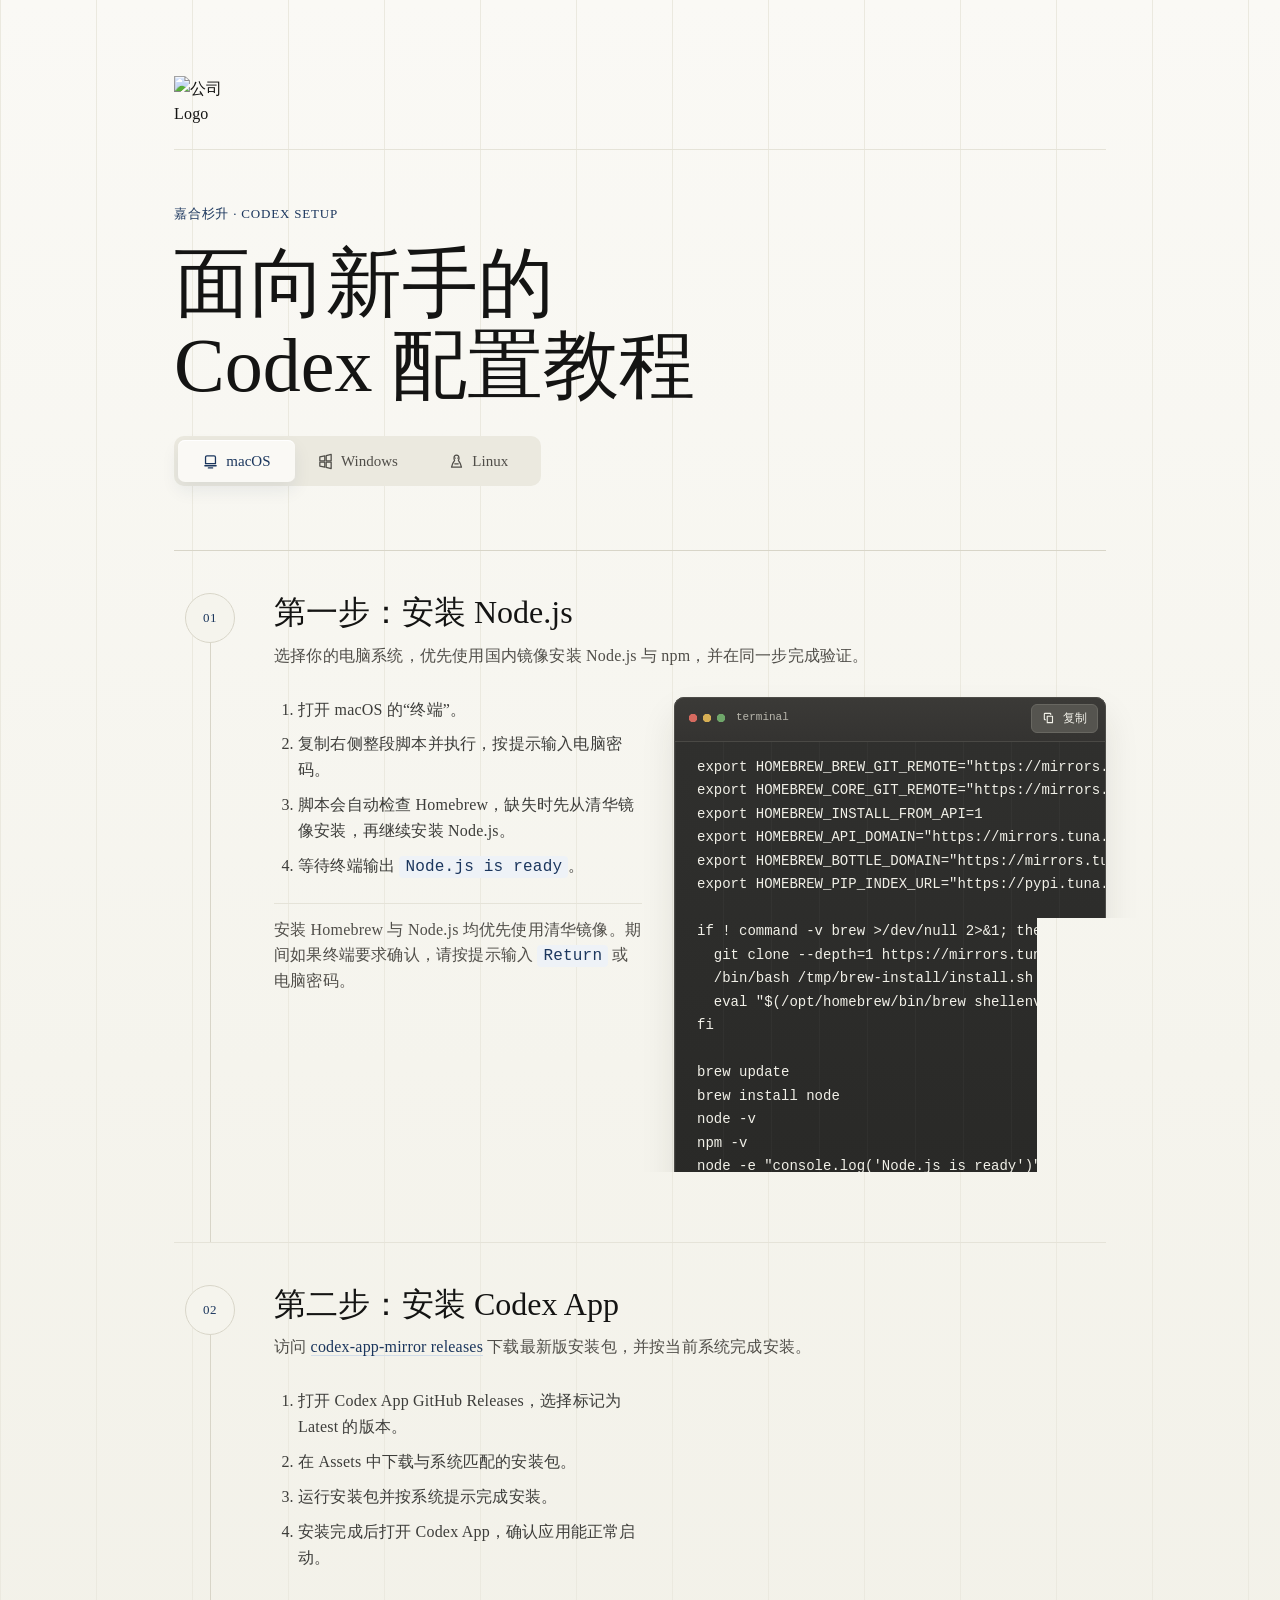
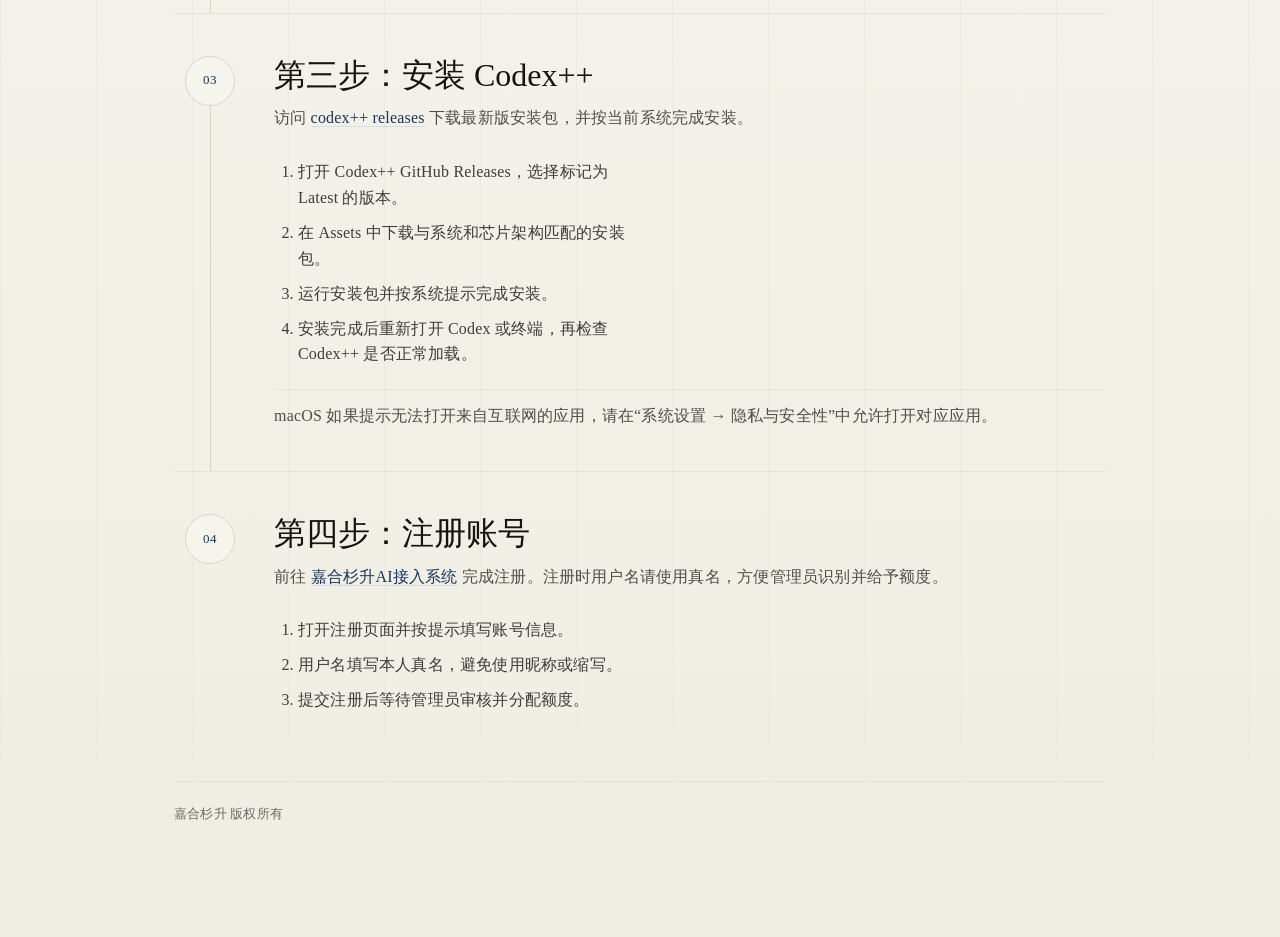
==== index.html @ d0bbeae6 "feat: add codex setup guide" ====
<!doctype html>
<html lang="zh-CN">
  <head>
    <meta charset="UTF-8" />
    <meta name="viewport" content="width=device-width, initial-scale=1.0" />
    <meta
      name="description"
      content="面向新手的Codex配置教程。"
    />
    <title>面向新手的Codex配置教程</title>
    <link rel="icon" type="image/png" href="./jhss-logo-cropped.png" />
    <link rel="stylesheet" href="./styles.css" />
  </head>
  <body>
    <main class="page" id="Nodejs">
      <header class="site-header" aria-label="公司标识">
        <img class="company-logo" src="./jhss-logo-cropped.png" alt="公司 Logo" />
      </header>

      <section class="hero">
        <div class="hero-grid">
          <p class="kicker">嘉合杉升 · Codex setup</p>
          <h1>面向新手的 Codex 配置教程</h1>
          <div class="system-tabs hero-tabs" role="tablist" aria-label="选择操作系统">
            <button class="system-tab is-active" type="button" role="tab" aria-selected="true" aria-controls="panel-macos" id="tab-macos" data-system="macos">
              <svg aria-hidden="true" viewBox="0 0 24 24">
                <path d="M7 4h10a2 2 0 0 1 2 2v9H5V6a2 2 0 0 1 2-2Z" />
                <path d="M4 18h16" />
                <path d="M9 21h6" />
              </svg>
              <span>macOS</span>
            </button>
            <button class="system-tab" type="button" role="tab" aria-selected="false" aria-controls="panel-windows" id="tab-windows" data-system="windows">
              <svg aria-hidden="true" viewBox="0 0 24 24">
                <path d="M4 5.5 11 4v7H4V5.5Z" />
                <path d="M13 3.6 20 2v9h-7V3.6Z" />
                <path d="M4 13h7v7l-7-1.5V13Z" />
                <path d="M13 13h7v9l-7-1.6V13Z" />
              </svg>
              <span>Windows</span>
            </button>
            <button class="system-tab" type="button" role="tab" aria-selected="false" aria-controls="panel-linux" id="tab-linux" data-system="linux">
              <svg aria-hidden="true" viewBox="0 0 24 24">
                <path d="M12 3c-2.2 0-3.5 1.7-3.5 4.3 0 1.2.3 2.2.8 3.1L6.6 15 5 20h14l-1.6-5-2.7-4.6c.5-.9.8-1.9.8-3.1C15.5 4.7 14.2 3 12 3Z" />
                <path d="M9.6 15.2h4.8" />
                <path d="M10.2 7.2h.1" />
                <path d="M13.7 7.2h.1" />
              </svg>
              <span>Linux</span>
            </button>
          </div>
        </div>
      </section>

      <section class="guide" aria-label="配置步骤">
        <div class="step">
          <div class="step-marker">
            <span>01</span>
          </div>
          <div class="step-content">
            <div class="section-head">
              <div>
                <h2>第一步：安装 Node.js</h2>
                <p>选择你的电脑系统，优先使用国内镜像安装 Node.js 与 npm，并在同一步完成验证。</p>
              </div>
            </div>

            <div class="system-panel is-active" id="panel-macos" role="tabpanel" aria-labelledby="tab-macos" data-system-panel="macos">
              <div class="body-grid">
                <div>
                  <ol class="steps">
                    <li>打开 macOS 的“终端”。</li>
                    <li>复制右侧整段脚本并执行，按提示输入电脑密码。</li>
                    <li>脚本会自动检查 Homebrew，缺失时先从清华镜像安装，再继续安装 Node.js。</li>
                    <li>等待终端输出 <code>Node.js is ready</code>。</li>
                  </ol>
                  <p class="note-line">
                    安装 Homebrew 与 Node.js 均优先使用清华镜像。期间如果终端要求确认，请按提示输入 <code>Return</code> 或电脑密码。
                  </p>
                </div>
                <div class="code-block">
                  <button class="copy-button" type="button" aria-label="复制 macOS 安装脚本">
                    <svg class="icon-copy" aria-hidden="true" viewBox="0 0 24 24">
                      <path d="M9 9h9v11H9z" />
                      <path d="M6 15H5a1 1 0 0 1-1-1V5a1 1 0 0 1 1-1h9a1 1 0 0 1 1 1v1" />
                    </svg>
                    <svg class="icon-check" aria-hidden="true" viewBox="0 0 24 24">
                      <path d="m5 12 4 4L19 6" />
                    </svg>
                    <span>复制</span>
                  </button>
                  <pre><code>export HOMEBREW_BREW_GIT_REMOTE="https://mirrors.tuna.tsinghua.edu.cn/git/homebrew/brew.git"
export HOMEBREW_CORE_GIT_REMOTE="https://mirrors.tuna.tsinghua.edu.cn/git/homebrew/homebrew-core.git"
export HOMEBREW_INSTALL_FROM_API=1
export HOMEBREW_API_DOMAIN="https://mirrors.tuna.tsinghua.edu.cn/homebrew-bottles/api"
export HOMEBREW_BOTTLE_DOMAIN="https://mirrors.tuna.tsinghua.edu.cn/homebrew-bottles"
export HOMEBREW_PIP_INDEX_URL="https://pypi.tuna.tsinghua.edu.cn/simple"

if ! command -v brew >/dev/null 2>&1; then
  git clone --depth=1 https://mirrors.tuna.tsinghua.edu.cn/git/homebrew/install.git /tmp/brew-install
  /bin/bash /tmp/brew-install/install.sh
  eval "$(/opt/homebrew/bin/brew shellenv)"
fi

brew update
brew install node
node -v
npm -v
node -e "console.log('Node.js is ready')"</code></pre>
                </div>
              </div>
            </div>

            <div class="system-panel" id="panel-windows" role="tabpanel" aria-labelledby="tab-windows" data-system-panel="windows" hidden>
              <div class="body-grid">
                <div>
                  <ol class="steps">
                    <li>
                      访问
                      <a href="https://npmmirror.com/mirrors/node/" target="_blank" rel="noopener noreferrer">npmmirror Node.js 镜像</a>
                      下载 LTS 版本的 Windows Installer。
                    </li>
                    <li>运行安装程序，并保留“添加到 PATH”的默认设置。</li>
                    <li>安装结束后重新打开 PowerShell。</li>
                    <li>运行验证命令，确认 Node.js 可以执行脚本。</li>
                  </ol>
                </div>
                <div class="code-block">
                  <button class="copy-button" type="button" aria-label="复制 Windows 验证命令">
                    <svg class="icon-copy" aria-hidden="true" viewBox="0 0 24 24">
                      <path d="M9 9h9v11H9z" />
                      <path d="M6 15H5a1 1 0 0 1-1-1V5a1 1 0 0 1 1-1h9a1 1 0 0 1 1 1v1" />
                    </svg>
                    <svg class="icon-check" aria-hidden="true" viewBox="0 0 24 24">
                      <path d="m5 12 4 4L19 6" />
                    </svg>
                    <span>复制</span>
                  </button>
                  <pre><code>node -v
npm -v
node -e "console.log('Node.js is ready')"</code></pre>
                </div>
              </div>
            </div>

            <div class="system-panel" id="panel-linux" role="tabpanel" aria-labelledby="tab-linux" data-system-panel="linux" hidden>
              <div class="body-grid">
                <div>
                  <ol class="steps">
                    <li>打开终端。</li>
                    <li>
                      先把系统软件源切换到国内镜像，例如
                      <a href="https://mirrors.tuna.tsinghua.edu.cn/help/ubuntu/" target="_blank" rel="noopener noreferrer">清华 Ubuntu 镜像帮助</a>
                      或对应发行版镜像。
                    </li>
                    <li>更新软件源并安装 Node.js 与 npm。</li>
                    <li>运行验证命令，确认 Node.js 可以执行脚本。</li>
                    <li>多项目开发时，再考虑用 nvm 管理多个版本。</li>
                  </ol>
                </div>
                <div class="code-block">
                  <button class="copy-button" type="button" aria-label="复制 Linux 安装命令">
                    <svg class="icon-copy" aria-hidden="true" viewBox="0 0 24 24">
                      <path d="M9 9h9v11H9z" />
                      <path d="M6 15H5a1 1 0 0 1-1-1V5a1 1 0 0 1 1-1h9a1 1 0 0 1 1 1v1" />
                    </svg>
                    <svg class="icon-check" aria-hidden="true" viewBox="0 0 24 24">
                      <path d="m5 12 4 4L19 6" />
                    </svg>
                    <span>复制</span>
                  </button>
                  <pre><code>sudo apt update
sudo apt install nodejs npm
node -v
npm -v
node -e "console.log('Node.js is ready')"</code></pre>
                </div>
              </div>
            </div>
          </div>
        </div>

        <div class="step">
          <div class="step-marker">
            <span>02</span>
          </div>
          <div class="step-content">
            <div class="section-head">
              <div>
                <h2>第二步：安装 Codex App</h2>
                <p>
                  访问
                  <a href="https://github.com/Wangnov/codex-app-mirror/releases" target="_blank" rel="noopener noreferrer">codex-app-mirror releases</a>
                  下载最新版安装包，并按当前系统完成安装。
                </p>
              </div>
            </div>
            <div class="body-grid">
              <ol class="steps">
                <li>打开 Codex App GitHub Releases，选择标记为 Latest 的版本。</li>
                <li>在 Assets 中下载与系统匹配的安装包。</li>
                <li>运行安装包并按系统提示完成安装。</li>
                <li>安装完成后打开 Codex App，确认应用能正常启动。</li>
              </ol>
            </div>
            <p class="note-line system-only-note" data-system-note="windows" hidden>
              Windows 如果安装 <code>.Msix</code> 时提示“你的系统管理员已阻止此程序”，通常是当前设备策略不允许从商店外安装 MSIX / AppX 包，或应用安装器 / AppX 部署服务被禁用。请优先尝试 Microsoft Store 官方页面；公司、学校或其他受组织策略管理的设备需要联系设备管理员放行，GitHub Release 安装包不会绕过本机安装策略。
            </p>
          </div>
        </div>

        <div class="step">
          <div class="step-marker">
            <span>03</span>
          </div>
          <div class="step-content">
            <div class="section-head">
              <div>
                <h2>第三步：安装 Codex++</h2>
                <p>
                  访问
                  <a href="https://github.com/BigPizzaV3/CodexPlusPlus/releases" target="_blank" rel="noopener noreferrer">codex++ releases</a>
                  下载最新版安装包，并按当前系统完成安装。
                </p>
              </div>
            </div>
            <div class="body-grid">
              <ol class="steps">
                <li>打开 Codex++ GitHub Releases，选择标记为 Latest 的版本。</li>
                <li>在 Assets 中下载与系统和芯片架构匹配的安装包。</li>
                <li>运行安装包并按系统提示完成安装。</li>
                <li>安装完成后重新打开 Codex 或终端，再检查 Codex++ 是否正常加载。</li>
              </ol>
            </div>
            <p class="note-line system-only-note" data-system-note="macos">
              macOS 如果提示无法打开来自互联网的应用，请在“系统设置 → 隐私与安全性”中允许打开对应应用。
            </p>
          </div>
        </div>

        <div class="step">
          <div class="step-marker">
            <span>04</span>
          </div>
          <div class="step-content">
            <div class="section-head">
              <div>
                <h2>第四步：注册账号</h2>
                <p>
                  前往
                  <a href="http://124.222.133.97" target="_blank" rel="noopener noreferrer">嘉合杉升AI接入系统</a>
                  完成注册。注册时用户名请使用真名，方便管理员识别并给予额度。
                </p>
              </div>
            </div>
            <div class="body-grid">
              <ol class="steps">
                <li>打开注册页面并按提示填写账号信息。</li>
                <li>用户名填写本人真名，避免使用昵称或缩写。</li>
                <li>提交注册后等待管理员审核并分配额度。</li>
              </ol>
            </div>
          </div>
        </div>
      </section>

      <footer class="footer">
        <span>嘉合杉升 版权所有</span>
      </footer>
    </main>
    <script>
      const systemTabs = document.querySelectorAll("[data-system]");
      const systemPanels = document.querySelectorAll("[data-system-panel]");
      const systemNotes = document.querySelectorAll("[data-system-note]");

      systemTabs.forEach((tab) => {
        tab.addEventListener("click", () => {
          const selectedSystem = tab.dataset.system;

          systemTabs.forEach((item) => {
            const isSelected = item.dataset.system === selectedSystem;
            item.classList.toggle("is-active", isSelected);
            item.setAttribute("aria-selected", String(isSelected));
          });

          systemPanels.forEach((panel) => {
            const isSelected = panel.dataset.systemPanel === selectedSystem;
            panel.classList.toggle("is-active", isSelected);
            panel.hidden = !isSelected;
          });

          systemNotes.forEach((note) => {
            note.hidden = note.dataset.systemNote !== selectedSystem;
          });
        });
      });

      document.querySelectorAll(".code-block").forEach((block) => {
        const button = block.querySelector(".copy-button");
        const label = button.querySelector("span");
        const code = block.querySelector("code");

        button.addEventListener("click", async () => {
          const text = code.textContent;
          const originalText = label.textContent;
          button.dataset.state = "pending";

          try {
            await navigator.clipboard.writeText(text);
            button.dataset.state = "success";
            label.textContent = "已复制";
          } catch {
            const selection = window.getSelection();
            const range = document.createRange();
            range.selectNodeContents(code);
            selection.removeAllRanges();
            selection.addRange(range);
            button.dataset.state = "success";
            label.textContent = "已选中";
          }

          window.setTimeout(() => {
            button.dataset.state = "";
            label.textContent = originalText;
          }, 1600);
        });
      });
    </script>
  </body>
</html>
---- styles.css ----
@font-face {
  font-family: "TsangerJinKai02";
  src: url("https://cdn.jsdelivr.net/gh/AlfredoSequeworthy/TsangerJinKai02@main/TsangerJinKai02-W04.woff2") format("woff2");
  font-weight: 400;
  font-style: normal;
  font-display: swap;
}

@font-face {
  font-family: "TsangerJinKai02";
  src: url("https://cdn.jsdelivr.net/gh/AlfredoSequeworthy/TsangerJinKai02@main/TsangerJinKai02-W05.woff2") format("woff2");
  font-weight: 500;
  font-style: normal;
  font-display: swap;
}

:root {
  --parchment: #f5f4ed;
  --ivory: #faf9f5;
  --warm-sand: #e8e6dc;
  --brand: #1b365d;
  --brand-light: #2d5a8a;
  --brand-tint: #eef2f7;
  --near-black: #141413;
  --dark-warm: #3d3d3a;
  --olive: #504e49;
  --stone: #6b6a64;
  --border: #e8e6dc;
  --border-soft: #e5e3d8;
  --line: #d8d5c8;
  --dark-surface: #30302e;
  --serif: "TsangerJinKai02", "Source Han Serif SC", "Noto Serif CJK SC", "Songti SC", "STSong", Georgia, serif;
  --sans: var(--serif);
  --mono: "JetBrains Mono", "SF Mono", Consolas, "TsangerJinKai02", "Source Han Serif SC", monospace;
}

* {
  box-sizing: border-box;
}

html,
body {
  margin: 0;
  padding: 0;
  overflow-x: hidden;
}

html {
  scroll-behavior: smooth;
}

body {
  min-height: 100vh;
  background:
    linear-gradient(90deg, #ebe9df 0 1px, transparent 1px) 0 0 / 96px 96px,
    linear-gradient(180deg, #faf9f5 0%, var(--parchment) 42%, #efede3 100%);
  color: var(--near-black);
  font-family: var(--serif);
  font-size: 16px;
  line-height: 1.58;
  letter-spacing: 0.2px;
  -webkit-font-smoothing: antialiased;
  -moz-osx-font-smoothing: grayscale;
}

a {
  color: var(--brand);
  text-decoration: none;
  border-bottom: 1px solid #d0dce9;
  transition:
    color 160ms ease,
    border-color 160ms ease;
}

a:hover {
  color: var(--brand-light);
  border-bottom-color: var(--brand-light);
}

.page {
  max-width: 1060px;
  margin: 0 auto;
  padding: 76px 64px 112px;
}

.site-header {
  display: flex;
  align-items: center;
  padding-bottom: 22px;
  border-bottom: 1px solid var(--border-soft);
}

.company-logo {
  display: block;
  width: 82px;
  height: auto;
}

.hero {
  padding: 54px 0 64px;
  border-bottom: 1px solid var(--line);
}

.hero-grid {
  max-width: 780px;
}

.kicker {
  margin: 0 0 18px;
  color: var(--brand);
  font-size: 13px;
  font-weight: 500;
  letter-spacing: 0.8px;
  text-transform: uppercase;
}

h1,
h2 {
  margin: 0;
  font-weight: 500;
  letter-spacing: 0;
}

h1 {
  max-width: 760px;
  font-size: clamp(44px, 7vw, 76px);
  line-height: 1.08;
  text-wrap: balance;
}

h2 {
  color: var(--near-black);
  font-size: clamp(24px, 3vw, 32px);
  line-height: 1.2;
  text-wrap: balance;
}

.lead {
  max-width: 720px;
  margin: 24px 0 0;
  color: var(--dark-warm);
  font-size: 19px;
  line-height: 1.58;
  text-wrap: pretty;
}

.guide {
  position: relative;
}

.step {
  display: grid;
  grid-template-columns: 72px minmax(0, 1fr);
  gap: 28px;
  padding: 42px 0;
  border-bottom: 1px solid var(--border-soft);
}

.step:last-child {
  border-bottom: 0;
}

.step-marker {
  position: relative;
  display: grid;
  justify-items: center;
}

.step-marker::after {
  content: "";
  position: absolute;
  top: 50px;
  bottom: -42px;
  width: 1px;
  background: var(--line);
}

.step:last-child .step-marker::after {
  display: none;
}

.step-marker span {
  position: sticky;
  top: 28px;
  z-index: 1;
  display: grid;
  place-items: center;
  width: 50px;
  height: 50px;
  color: var(--brand);
  background: var(--parchment);
  border: 1px solid var(--line);
  border-radius: 50%;
  font-size: 13px;
  font-weight: 500;
  letter-spacing: 0.5px;
  font-variant-numeric: tabular-nums;
}

.step-content {
  min-width: 0;
  max-width: 100%;
}

.section-head {
  max-width: 760px;
}

.section-head p {
  margin: 12px 0 0;
  color: var(--olive);
  line-height: 1.56;
  text-wrap: pretty;
}

.body-grid {
  display: grid;
  grid-template-columns: minmax(0, 0.92fr) minmax(340px, 1.08fr);
  gap: 32px;
  align-items: start;
  margin-top: 28px;
  min-width: 0;
}

.body-grid > * {
  min-width: 0;
}

.system-tabs {
  display: inline-grid;
  grid-template-columns: repeat(3, minmax(108px, 1fr));
  gap: 4px;
  margin-top: 26px;
  padding: 4px;
  background: #ebe9df;
  border-radius: 10px;
}

.hero-tabs {
  margin-top: 30px;
}

.system-tab {
  display: inline-flex;
  align-items: center;
  justify-content: center;
  gap: 7px;
  min-width: 0;
  min-height: 42px;
  padding: 8px 18px;
  color: var(--olive);
  background: transparent;
  border: 0;
  border-radius: 7px;
  cursor: pointer;
  font: 500 15px/1 var(--serif);
  letter-spacing: 0;
  touch-action: manipulation;
  transition:
    color 160ms ease,
    background 160ms ease,
    transform 160ms ease,
    box-shadow 160ms ease;
}

.system-tab span {
  min-width: 0;
  overflow: hidden;
  text-overflow: ellipsis;
  white-space: nowrap;
}

.system-tab svg {
  width: 17px;
  height: 17px;
  fill: none;
  stroke: currentColor;
  stroke-linecap: round;
  stroke-linejoin: round;
  stroke-width: 1.8;
}

.system-tab:hover {
  color: var(--brand);
  background: #f5f4ed;
}

.system-tab:active {
  transform: scale(0.96);
}

.system-tab.is-active {
  color: var(--brand);
  background: var(--ivory);
  box-shadow: 0 1px 0 #ffffff inset, 0 8px 18px rgba(27, 54, 93, 0.08);
}

.system-tab:focus-visible {
  outline: 2px solid var(--brand-light);
  outline-offset: 2px;
}

.system-panel {
  max-width: 100%;
  animation: panel-in 180ms cubic-bezier(0.16, 1, 0.3, 1) both;
}

.system-panel[hidden] {
  display: none;
}

@keyframes panel-in {
  from {
    opacity: 0;
    transform: translateY(6px);
  }

  to {
    opacity: 1;
    transform: translateY(0);
  }
}

.steps {
  margin: 0;
  padding-left: 24px;
  color: var(--dark-warm);
  line-height: 1.62;
}

.steps li + li {
  margin-top: 9px;
}

.code-block {
  position: relative;
  min-width: 0;
  isolation: isolate;
}

.code-block::before {
  content: "";
  position: absolute;
  inset: 0 0 auto;
  z-index: 1;
  height: 43px;
  background:
    radial-gradient(circle at 18px 20px, #d66a5f 0 4px, transparent 4.5px),
    radial-gradient(circle at 32px 20px, #d7af54 0 4px, transparent 4.5px),
    radial-gradient(circle at 46px 20px, #6fa66a 0 4px, transparent 4.5px),
    linear-gradient(180deg, #3b3a37 0%, #343331 100%);
  border: 1px solid #4d4c48;
  border-bottom: 1px solid #4a4945;
  border-radius: 10px 10px 0 0;
  pointer-events: none;
}

.code-block::after {
  content: "terminal";
  position: absolute;
  top: 12px;
  left: 62px;
  z-index: 2;
  color: #b9b7ad;
  font-family: var(--mono);
  font-size: 11px;
  letter-spacing: 0;
  pointer-events: none;
}

.copy-button {
  position: absolute;
  top: 7px;
  right: 8px;
  z-index: 3;
  display: inline-flex;
  align-items: center;
  justify-content: center;
  gap: 7px;
  min-height: 29px;
  padding: 5px 10px;
  color: #f1f0e8;
  background: #55544f;
  border: 1px solid #686761;
  border-radius: 6px;
  cursor: pointer;
  font: 500 12px/1 var(--serif);
  letter-spacing: 0;
  touch-action: manipulation;
  transition:
    background 160ms ease,
    border-color 160ms ease,
    color 160ms ease,
    transform 160ms ease;
}

.copy-button svg {
  width: 14px;
  height: 14px;
  fill: none;
  stroke: currentColor;
  stroke-linecap: round;
  stroke-linejoin: round;
  stroke-width: 1.9;
}

.copy-button .icon-check {
  display: none;
}

.copy-button[data-state="success"] {
  color: #f7f6ef;
  background: #386b4f;
  border-color: #579172;
}

.copy-button[data-state="success"] .icon-copy {
  display: none;
}

.copy-button[data-state="success"] .icon-check {
  display: block;
}

.copy-button:hover {
  background: #62615b;
  border-color: #77766f;
}

.copy-button[data-state="success"]:hover {
  background: #386b4f;
  border-color: #579172;
}

.copy-button:active {
  transform: scale(0.96);
}

.copy-button:focus-visible {
  outline: 2px solid #d0dce9;
  outline-offset: 2px;
}

pre {
  margin: 0;
  padding: 58px 22px 20px;
  max-width: 100%;
  min-width: 0;
  overflow-x: auto;
  color: #f1f0e8;
  background:
    linear-gradient(90deg, rgba(255, 255, 255, 0.028) 0 1px, transparent 1px) 0 0 / 48px 48px,
    linear-gradient(180deg, #30302e 0%, #292927 100%);
  border-radius: 10px;
  border: 1px solid #4d4c48;
  box-shadow:
    inset 0 1px 0 rgba(255, 255, 255, 0.035),
    0 18px 34px rgba(40, 38, 31, 0.1);
  font-family: var(--mono);
  font-size: 14px;
  line-height: 1.68;
  letter-spacing: 0;
}

pre code {
  display: block;
  width: max-content;
  min-width: 100%;
}

code {
  font-family: var(--mono);
}

p code,
li code {
  padding: 2px 6px;
  color: var(--brand);
  background: var(--brand-tint);
  border-radius: 4px;
  white-space: nowrap;
}

a,
pre code {
  overflow-wrap: anywhere;
}

.note-line {
  margin: 22px 0 0;
  padding: 14px 0 0;
  color: var(--olive);
  border-top: 1px solid var(--border-soft);
  line-height: 1.55;
  text-wrap: pretty;
}

.footer {
  display: flex;
  justify-content: space-between;
  gap: 20px;
  margin-top: 26px;
  padding-top: 22px;
  color: var(--stone);
  border-top: 1px solid var(--border-soft);
  font-size: 13px;
}

@media (prefers-reduced-motion: reduce) {
  *,
  *::before,
  *::after {
    scroll-behavior: auto !important;
    transition-duration: 0.01ms !important;
    animation-duration: 0.01ms !important;
    animation-iteration-count: 1 !important;
  }
}

@media (max-width: 880px) {
  .page {
    padding: 60px 28px 88px;
  }

  .body-grid {
    grid-template-columns: 1fr;
    width: 100%;
  }

  .system-tabs {
    display: grid;
    grid-template-columns: repeat(3, minmax(0, 1fr));
    width: 100%;
  }
}

@media (max-width: 560px) {
  body {
    font-size: 15px;
  }

  .page {
    padding: 34px 16px 72px;
  }

  .site-header,
  .footer {
    display: grid;
  }

  .company-logo {
    width: 68px;
  }

  .hero {
    padding: 36px 0 42px;
  }

  .lead {
    font-size: 16px;
  }

  .step {
    grid-template-columns: 1fr;
    gap: 18px;
    padding: 32px 0;
  }

  .step-marker {
    justify-items: start;
  }

  .step-marker::after {
    display: none;
  }

  .step-marker span {
    position: static;
    width: auto;
    height: auto;
    padding: 3px 8px;
    border-radius: 4px;
  }

  .system-tabs {
    display: flex;
    gap: 4px;
    width: max-content;
    max-width: calc(100vw - 32px);
    overflow-x: auto;
    overscroll-behavior-x: contain;
    padding: 4px;
    scrollbar-width: none;
  }

  .system-tabs::-webkit-scrollbar {
    display: none;
  }

  .system-tab {
    flex: 0 0 auto;
    min-height: 40px;
    gap: 5px;
    padding: 8px 12px;
    font-size: 13px;
  }

  .system-tab svg {
    width: 15px;
    height: 15px;
    flex: 0 0 15px;
  }

  .code-block {
    max-width: calc(100vw - 32px);
  }

  pre {
    max-width: calc(100vw - 32px);
    padding: 58px 16px 16px;
    font-size: 13px;
  }

  .copy-button {
    right: 7px;
    padding: 5px 9px;
  }

  pre code {
    width: auto;
    min-width: 0;
    white-space: pre-wrap;
    word-break: break-word;
  }

  .body-grid > div,
  .steps,
  .note-line {
    max-width: calc(100vw - 32px);
  }

  .steps {
    padding-left: 0;
    list-style-position: inside;
  }
}
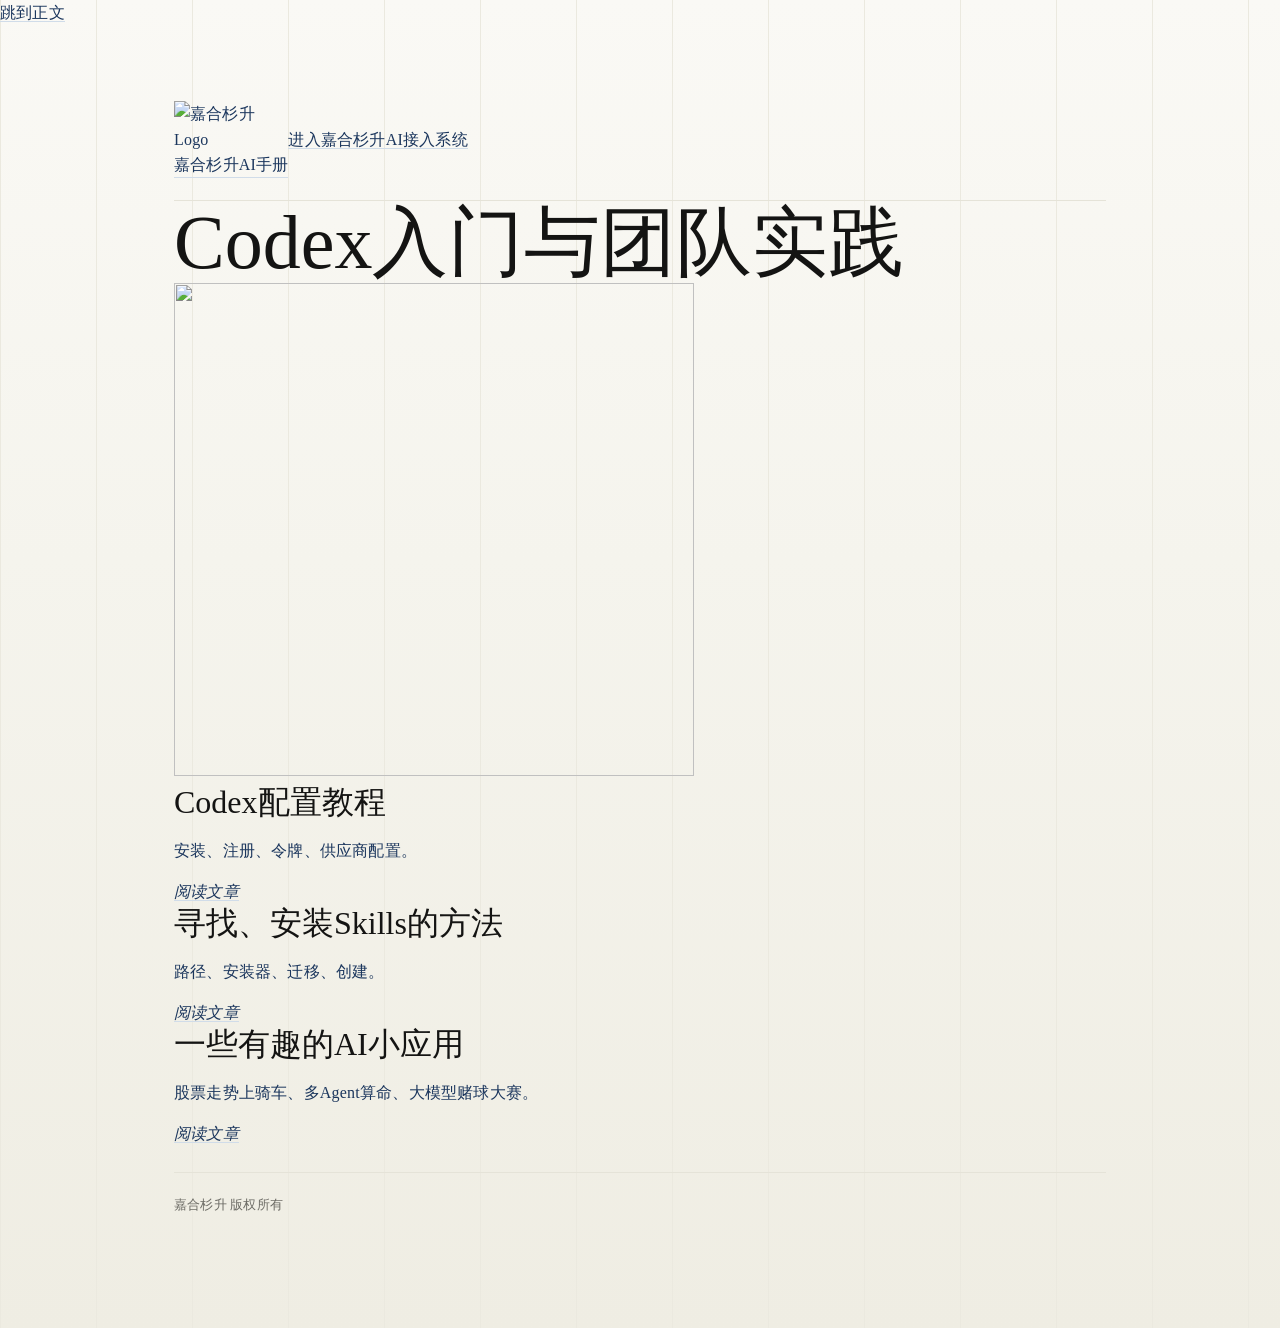
==== commit e33da2a6: "feat: add some applications" ====
--- a/index.html
+++ b/index.html
@@ -5,326 +5,60 @@
     <meta name="viewport" content="width=device-width, initial-scale=1.0" />
     <meta
       name="description"
-      content="面向新手的Codex配置教程。"
+      content="嘉合杉升AI手册，整理 Codex 配置与 skills 使用文章。"
     />
-    <title>面向新手的Codex配置教程</title>
-    <link rel="icon" type="image/png" href="./jhss-logo-cropped.png" />
+    <title>嘉合杉升AI手册</title>
+    <link rel="icon" type="image/png" href="./assets/jhss-logo-cropped.png" />
     <link rel="stylesheet" href="./styles.css" />
   </head>
   <body>
-    <main class="page" id="Nodejs">
-      <header class="site-header" aria-label="公司标识">
-        <img class="company-logo" src="./jhss-logo-cropped.png" alt="公司 Logo" />
+    <a class="skip-link" href="#main-content">跳到正文</a>
+    <main class="page blog-home" id="main-content">
+      <header class="site-header blog-header" aria-label="博客导航">
+        <a class="brand-lockup" href="./index.html" aria-label="嘉合杉升AI手册首页">
+          <img class="company-logo" src="./assets/jhss-logo-cropped.png" alt="嘉合杉升 Logo" />
+          <span>嘉合杉升AI手册</span>
+          <nav class="top-nav" aria-label="进入嘉合杉升AI接入系统">
+            <a href="http://124.222.133.97/">进入嘉合杉升AI接入系统</a>
+          </nav>
+        </a>
       </header>
 
-      <section class="hero">
-        <div class="hero-grid">
-          <p class="kicker">嘉合杉升 · Codex setup</p>
-          <h1>面向新手的 Codex 配置教程</h1>
-          <div class="system-tabs hero-tabs" role="tablist" aria-label="选择操作系统">
-            <button class="system-tab is-active" type="button" role="tab" aria-selected="true" aria-controls="panel-macos" id="tab-macos" data-system="macos">
-              <svg aria-hidden="true" viewBox="0 0 24 24">
-                <path d="M7 4h10a2 2 0 0 1 2 2v9H5V6a2 2 0 0 1 2-2Z" />
-                <path d="M4 18h16" />
-                <path d="M9 21h6" />
-              </svg>
-              <span>macOS</span>
-            </button>
-            <button class="system-tab" type="button" role="tab" aria-selected="false" aria-controls="panel-windows" id="tab-windows" data-system="windows">
-              <svg aria-hidden="true" viewBox="0 0 24 24">
-                <path d="M4 5.5 11 4v7H4V5.5Z" />
-                <path d="M13 3.6 20 2v9h-7V3.6Z" />
-                <path d="M4 13h7v7l-7-1.5V13Z" />
-                <path d="M13 13h7v9l-7-1.6V13Z" />
-              </svg>
-              <span>Windows</span>
-            </button>
-            <button class="system-tab" type="button" role="tab" aria-selected="false" aria-controls="panel-linux" id="tab-linux" data-system="linux">
-              <svg aria-hidden="true" viewBox="0 0 24 24">
-                <path d="M12 3c-2.2 0-3.5 1.7-3.5 4.3 0 1.2.3 2.2.8 3.1L6.6 15 5 20h14l-1.6-5-2.7-4.6c.5-.9.8-1.9.8-3.1C15.5 4.7 14.2 3 12 3Z" />
-                <path d="M9.6 15.2h4.8" />
-                <path d="M10.2 7.2h.1" />
-                <path d="M13.7 7.2h.1" />
-              </svg>
-              <span>Linux</span>
-            </button>
-          </div>
+      <section class="blog-hero" aria-labelledby="home-title">
+        <div class="blog-hero-title">
+          <h1 id="home-title">Codex入门与团队实践</h1>
+          <img
+            class="hero-portrait"
+            src="./assets/gxy-520.png"
+            width="520"
+            height="493"
+            alt=""
+            aria-hidden="true"
+          />
         </div>
       </section>
 
-      <section class="guide" aria-label="配置步骤">
-        <div class="step">
-          <div class="step-marker">
-            <span>01</span>
-          </div>
-          <div class="step-content">
-            <div class="section-head">
-              <div>
-                <h2>第一步：安装 Node.js</h2>
-                <p>选择你的电脑系统，优先使用国内镜像安装 Node.js 与 npm，并在同一步完成验证。</p>
-              </div>
-            </div>
-
-            <div class="system-panel is-active" id="panel-macos" role="tabpanel" aria-labelledby="tab-macos" data-system-panel="macos">
-              <div class="body-grid">
-                <div>
-                  <ol class="steps">
-                    <li>打开 macOS 的“终端”。</li>
-                    <li>复制右侧整段脚本并执行，按提示输入电脑密码。</li>
-                    <li>脚本会自动检查 Homebrew，缺失时先从清华镜像安装，再继续安装 Node.js。</li>
-                    <li>等待终端输出 <code>Node.js is ready</code>。</li>
-                  </ol>
-                  <p class="note-line">
-                    安装 Homebrew 与 Node.js 均优先使用清华镜像。期间如果终端要求确认，请按提示输入 <code>Return</code> 或电脑密码。
-                  </p>
-                </div>
-                <div class="code-block">
-                  <button class="copy-button" type="button" aria-label="复制 macOS 安装脚本">
-                    <svg class="icon-copy" aria-hidden="true" viewBox="0 0 24 24">
-                      <path d="M9 9h9v11H9z" />
-                      <path d="M6 15H5a1 1 0 0 1-1-1V5a1 1 0 0 1 1-1h9a1 1 0 0 1 1 1v1" />
-                    </svg>
-                    <svg class="icon-check" aria-hidden="true" viewBox="0 0 24 24">
-                      <path d="m5 12 4 4L19 6" />
-                    </svg>
-                    <span>复制</span>
-                  </button>
-                  <pre><code>export HOMEBREW_BREW_GIT_REMOTE="https://mirrors.tuna.tsinghua.edu.cn/git/homebrew/brew.git"
-export HOMEBREW_CORE_GIT_REMOTE="https://mirrors.tuna.tsinghua.edu.cn/git/homebrew/homebrew-core.git"
-export HOMEBREW_INSTALL_FROM_API=1
-export HOMEBREW_API_DOMAIN="https://mirrors.tuna.tsinghua.edu.cn/homebrew-bottles/api"
-export HOMEBREW_BOTTLE_DOMAIN="https://mirrors.tuna.tsinghua.edu.cn/homebrew-bottles"
-export HOMEBREW_PIP_INDEX_URL="https://pypi.tuna.tsinghua.edu.cn/simple"
-
-if ! command -v brew >/dev/null 2>&1; then
-  git clone --depth=1 https://mirrors.tuna.tsinghua.edu.cn/git/homebrew/install.git /tmp/brew-install
-  /bin/bash /tmp/brew-install/install.sh
-  eval "$(/opt/homebrew/bin/brew shellenv)"
-fi
-
-brew update
-brew install node
-node -v
-npm -v
-node -e "console.log('Node.js is ready')"</code></pre>
-                </div>
-              </div>
-            </div>
-
-            <div class="system-panel" id="panel-windows" role="tabpanel" aria-labelledby="tab-windows" data-system-panel="windows" hidden>
-              <div class="body-grid">
-                <div>
-                  <ol class="steps">
-                    <li>
-                      访问
-                      <a href="https://npmmirror.com/mirrors/node/" target="_blank" rel="noopener noreferrer">npmmirror Node.js 镜像</a>
-                      下载 LTS 版本的 Windows Installer。
-                    </li>
-                    <li>运行安装程序，并保留“添加到 PATH”的默认设置。</li>
-                    <li>安装结束后重新打开 PowerShell。</li>
-                    <li>运行验证命令，确认 Node.js 可以执行脚本。</li>
-                  </ol>
-                </div>
-                <div class="code-block">
-                  <button class="copy-button" type="button" aria-label="复制 Windows 验证命令">
-                    <svg class="icon-copy" aria-hidden="true" viewBox="0 0 24 24">
-                      <path d="M9 9h9v11H9z" />
-                      <path d="M6 15H5a1 1 0 0 1-1-1V5a1 1 0 0 1 1-1h9a1 1 0 0 1 1 1v1" />
-                    </svg>
-                    <svg class="icon-check" aria-hidden="true" viewBox="0 0 24 24">
-                      <path d="m5 12 4 4L19 6" />
-                    </svg>
-                    <span>复制</span>
-                  </button>
-                  <pre><code>node -v
-npm -v
-node -e "console.log('Node.js is ready')"</code></pre>
-                </div>
-              </div>
-            </div>
-
-            <div class="system-panel" id="panel-linux" role="tabpanel" aria-labelledby="tab-linux" data-system-panel="linux" hidden>
-              <div class="body-grid">
-                <div>
-                  <ol class="steps">
-                    <li>打开终端。</li>
-                    <li>
-                      先把系统软件源切换到国内镜像，例如
-                      <a href="https://mirrors.tuna.tsinghua.edu.cn/help/ubuntu/" target="_blank" rel="noopener noreferrer">清华 Ubuntu 镜像帮助</a>
-                      或对应发行版镜像。
-                    </li>
-                    <li>更新软件源并安装 Node.js 与 npm。</li>
-                    <li>运行验证命令，确认 Node.js 可以执行脚本。</li>
-                    <li>多项目开发时，再考虑用 nvm 管理多个版本。</li>
-                  </ol>
-                </div>
-                <div class="code-block">
-                  <button class="copy-button" type="button" aria-label="复制 Linux 安装命令">
-                    <svg class="icon-copy" aria-hidden="true" viewBox="0 0 24 24">
-                      <path d="M9 9h9v11H9z" />
-                      <path d="M6 15H5a1 1 0 0 1-1-1V5a1 1 0 0 1 1-1h9a1 1 0 0 1 1 1v1" />
-                    </svg>
-                    <svg class="icon-check" aria-hidden="true" viewBox="0 0 24 24">
-                      <path d="m5 12 4 4L19 6" />
-                    </svg>
-                    <span>复制</span>
-                  </button>
-                  <pre><code>sudo apt update
-sudo apt install nodejs npm
-node -v
-npm -v
-node -e "console.log('Node.js is ready')"</code></pre>
-                </div>
-              </div>
-            </div>
-          </div>
-        </div>
-
-        <div class="step">
-          <div class="step-marker">
-            <span>02</span>
-          </div>
-          <div class="step-content">
-            <div class="section-head">
-              <div>
-                <h2>第二步：安装 Codex App</h2>
-                <p>
-                  访问
-                  <a href="https://github.com/Wangnov/codex-app-mirror/releases" target="_blank" rel="noopener noreferrer">codex-app-mirror releases</a>
-                  下载最新版安装包，并按当前系统完成安装。
-                </p>
-              </div>
-            </div>
-            <div class="body-grid">
-              <ol class="steps">
-                <li>打开 Codex App GitHub Releases，选择标记为 Latest 的版本。</li>
-                <li>在 Assets 中下载与系统匹配的安装包。</li>
-                <li>运行安装包并按系统提示完成安装。</li>
-                <li>安装完成后打开 Codex App，确认应用能正常启动。</li>
-              </ol>
-            </div>
-            <p class="note-line system-only-note" data-system-note="windows" hidden>
-              Windows 如果安装 <code>.Msix</code> 时提示“你的系统管理员已阻止此程序”，通常是当前设备策略不允许从商店外安装 MSIX / AppX 包，或应用安装器 / AppX 部署服务被禁用。请优先尝试 Microsoft Store 官方页面；公司、学校或其他受组织策略管理的设备需要联系设备管理员放行，GitHub Release 安装包不会绕过本机安装策略。
-            </p>
-          </div>
-        </div>
-
-        <div class="step">
-          <div class="step-marker">
-            <span>03</span>
-          </div>
-          <div class="step-content">
-            <div class="section-head">
-              <div>
-                <h2>第三步：安装 Codex++</h2>
-                <p>
-                  访问
-                  <a href="https://github.com/BigPizzaV3/CodexPlusPlus/releases" target="_blank" rel="noopener noreferrer">codex++ releases</a>
-                  下载最新版安装包，并按当前系统完成安装。
-                </p>
-              </div>
-            </div>
-            <div class="body-grid">
-              <ol class="steps">
-                <li>打开 Codex++ GitHub Releases，选择标记为 Latest 的版本。</li>
-                <li>在 Assets 中下载与系统和芯片架构匹配的安装包。</li>
-                <li>运行安装包并按系统提示完成安装。</li>
-                <li>安装完成后重新打开 Codex 或终端，再检查 Codex++ 是否正常加载。</li>
-              </ol>
-            </div>
-            <p class="note-line system-only-note" data-system-note="macos">
-              macOS 如果提示无法打开来自互联网的应用，请在“系统设置 → 隐私与安全性”中允许打开对应应用。
-            </p>
-          </div>
-        </div>
-
-        <div class="step">
-          <div class="step-marker">
-            <span>04</span>
-          </div>
-          <div class="step-content">
-            <div class="section-head">
-              <div>
-                <h2>第四步：注册账号</h2>
-                <p>
-                  前往
-                  <a href="http://124.222.133.97" target="_blank" rel="noopener noreferrer">嘉合杉升AI接入系统</a>
-                  完成注册。注册时用户名请使用真名，方便管理员识别并给予额度。
-                </p>
-              </div>
-            </div>
-            <div class="body-grid">
-              <ol class="steps">
-                <li>打开注册页面并按提示填写账号信息。</li>
-                <li>用户名填写本人真名，避免使用昵称或缩写。</li>
-                <li>提交注册后等待管理员审核并分配额度。</li>
-              </ol>
-            </div>
-          </div>
-        </div>
+      <section class="article-list" aria-label="文章列表">
+        <a class="article-list-item" href="./codex-setup.html">
+          <h2>Codex配置教程</h2>
+          <p>安装、注册、令牌、供应商配置。</p>
+          <em>阅读文章</em>
+        </a>
+        <a class="article-list-item" href="./codex-skill-install.html">
+          <h2>寻找、安装Skills的方法</h2>
+          <p>路径、安装器、迁移、创建。</p>
+          <em>阅读文章</em>
+        </a>
+        <a class="article-list-item" href="./ai-mini-apps.html">
+          <h2>一些有趣的AI小应用</h2>
+          <p>股票走势上骑车、多Agent算命、大模型赌球大赛。</p>
+          <em>阅读文章</em>
+        </a>
       </section>
 
       <footer class="footer">
         <span>嘉合杉升 版权所有</span>
       </footer>
     </main>
-    <script>
-      const systemTabs = document.querySelectorAll("[data-system]");
-      const systemPanels = document.querySelectorAll("[data-system-panel]");
-      const systemNotes = document.querySelectorAll("[data-system-note]");
-
-      systemTabs.forEach((tab) => {
-        tab.addEventListener("click", () => {
-          const selectedSystem = tab.dataset.system;
-
-          systemTabs.forEach((item) => {
-            const isSelected = item.dataset.system === selectedSystem;
-            item.classList.toggle("is-active", isSelected);
-            item.setAttribute("aria-selected", String(isSelected));
-          });
-
-          systemPanels.forEach((panel) => {
-            const isSelected = panel.dataset.systemPanel === selectedSystem;
-            panel.classList.toggle("is-active", isSelected);
-            panel.hidden = !isSelected;
-          });
-
-          systemNotes.forEach((note) => {
-            note.hidden = note.dataset.systemNote !== selectedSystem;
-          });
-        });
-      });
-
-      document.querySelectorAll(".code-block").forEach((block) => {
-        const button = block.querySelector(".copy-button");
-        const label = button.querySelector("span");
-        const code = block.querySelector("code");
-
-        button.addEventListener("click", async () => {
-          const text = code.textContent;
-          const originalText = label.textContent;
-          button.dataset.state = "pending";
-
-          try {
-            await navigator.clipboard.writeText(text);
-            button.dataset.state = "success";
-            label.textContent = "已复制";
-          } catch {
-            const selection = window.getSelection();
-            const range = document.createRange();
-            range.selectNodeContents(code);
-            selection.removeAllRanges();
-            selection.addRange(range);
-            button.dataset.state = "success";
-            label.textContent = "已选中";
-          }
-
-          window.setTimeout(() => {
-            button.dataset.state = "";
-            label.textContent = originalText;
-          }, 1600);
-        });
-      });
-    </script>
   </body>
 </html>
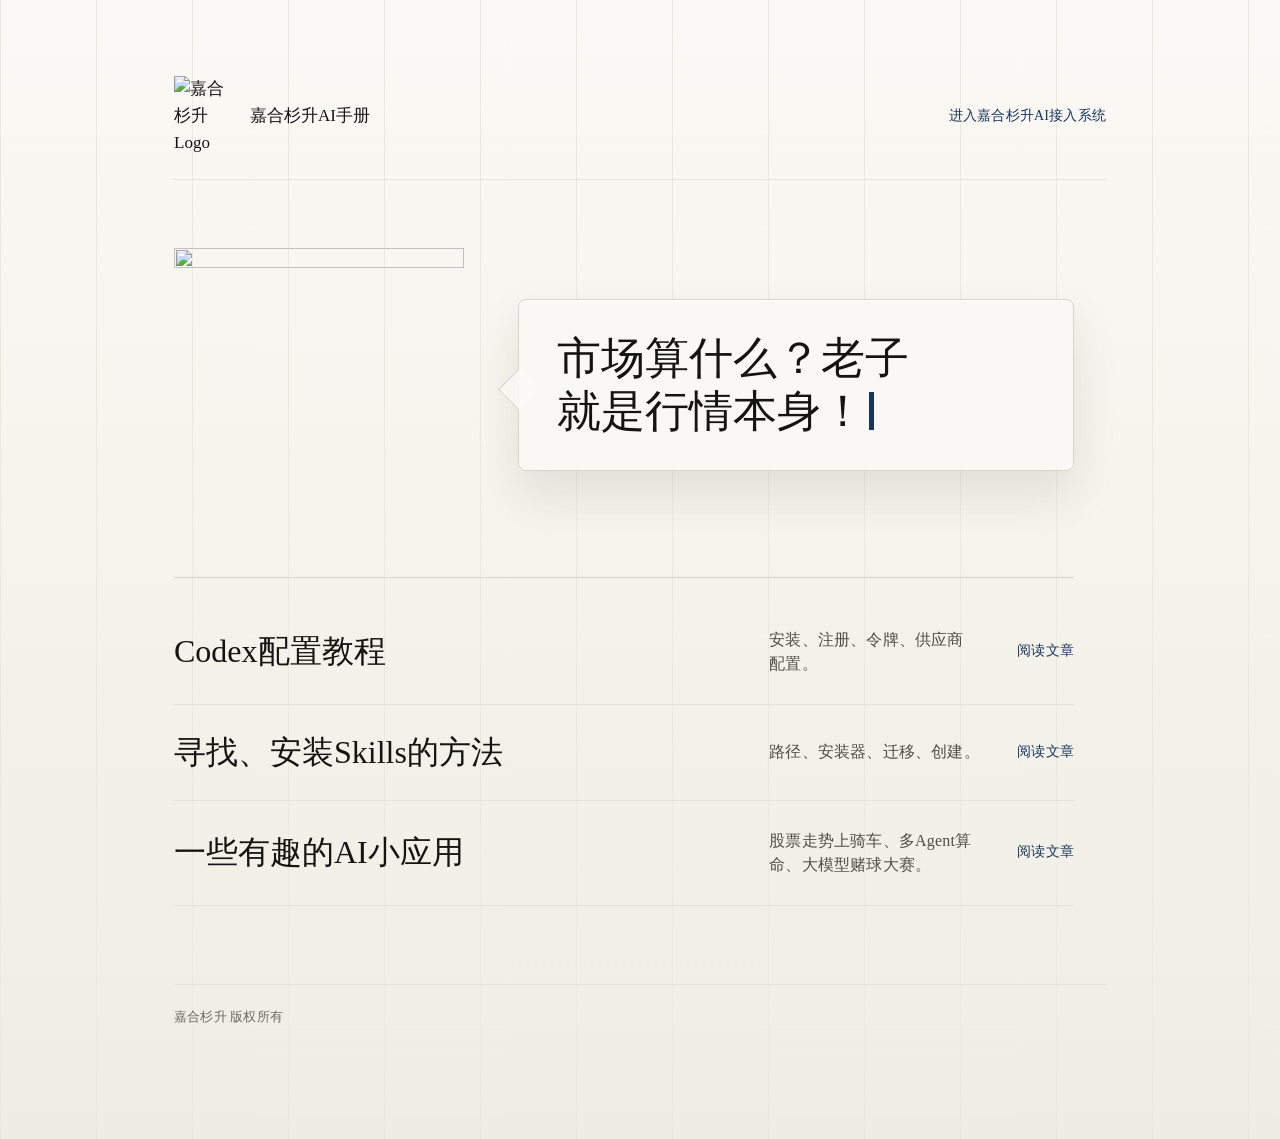
==== commit f4020f54: "feat: add some tricks on gxy" ====
--- a/index.html
+++ b/index.html
@@ -26,7 +26,6 @@
 
       <section class="blog-hero" aria-labelledby="home-title">
         <div class="blog-hero-title">
-          <h1 id="home-title">Codex入门与团队实践</h1>
           <img
             class="hero-portrait"
             src="./assets/gxy-520.png"
@@ -35,6 +34,9 @@
             alt=""
             aria-hidden="true"
           />
+          <div class="speech-card" aria-live="polite">
+            <h1 id="home-title" class="typewriter-title"></h1>
+          </div>
         </div>
       </section>
 
@@ -60,5 +62,70 @@
         <span>嘉合杉升 版权所有</span>
       </footer>
     </main>
+    <script>
+      const gxyLines = [
+        "市场算什么？老子就是行情本身！",
+        "我亏的时候叫回撤，我赚的时候叫收割，懂？",
+        "市场教我做人？我教市场做梦！",
+        "波动？那是我在给散户上强度。",
+        "我从不抄底，我只是让底部等我降临。",
+        "别人恐惧我贪婪，别人贪婪我已经把他们洗干净了。",
+        "我不是在交易，我是在君临天下。",
+        "今天又被我玩弄于股掌之间，市场这骚货真听话。"
+      ];
+
+      const title = document.querySelector(".typewriter-title");
+      const prefersReducedMotion = window.matchMedia("(prefers-reduced-motion: reduce)").matches;
+      let activeLine = "";
+      let index = 0;
+      let typingTimer;
+      let nextLineTimer;
+
+      function pickLine() {
+        if (gxyLines.length === 1) {
+          return gxyLines[0];
+        }
+
+        let nextLine = gxyLines[Math.floor(Math.random() * gxyLines.length)];
+        while (nextLine === activeLine) {
+          nextLine = gxyLines[Math.floor(Math.random() * gxyLines.length)];
+        }
+
+        return nextLine;
+      }
+
+      function scheduleNextLine() {
+        nextLineTimer = window.setTimeout(showLine, 5000);
+      }
+
+      function typeLine() {
+        title.textContent = activeLine.slice(0, index);
+        index += 1;
+
+        if (index <= activeLine.length) {
+          typingTimer = window.setTimeout(typeLine, 72);
+        } else {
+          scheduleNextLine();
+        }
+      }
+
+      function showLine() {
+        window.clearTimeout(typingTimer);
+        window.clearTimeout(nextLineTimer);
+
+        activeLine = pickLine();
+        index = 0;
+
+        if (prefersReducedMotion) {
+          title.textContent = activeLine;
+          scheduleNextLine();
+          return;
+        }
+
+        typeLine();
+      }
+
+      showLine();
+    </script>
   </body>
 </html>
--- a/styles.css
+++ b/styles.css
@@ -86,6 +86,8 @@
 .site-header {
   display: flex;
   align-items: center;
+  justify-content: space-between;
+  gap: 28px;
   padding-bottom: 22px;
   border-bottom: 1px solid var(--border-soft);
 }
@@ -96,6 +98,187 @@
   height: auto;
 }
 
+.skip-link {
+  position: fixed;
+  top: 12px;
+  left: 12px;
+  z-index: 20;
+  padding: 8px 12px;
+  color: var(--ivory);
+  background: var(--brand);
+  border: 0;
+  border-radius: 6px;
+  transform: translateY(-140%);
+  transition: transform 160ms ease;
+}
+
+.skip-link:focus {
+  transform: translateY(0);
+}
+
+.brand-lockup {
+  display: inline-flex;
+  align-items: center;
+  gap: 14px;
+  min-height: 44px;
+  color: var(--near-black);
+  border-bottom: 0;
+  font-size: 17px;
+  font-weight: 500;
+  letter-spacing: 0;
+}
+
+.brand-lockup:hover {
+  color: var(--brand);
+  border-bottom: 0;
+}
+
+.blog-header .company-logo {
+  width: 62px;
+}
+
+.top-nav {
+  display: flex;
+  align-items: center;
+  justify-content: flex-end;
+  gap: 18px;
+  min-width: 0;
+  color: var(--olive);
+  font-size: 14px;
+}
+
+.top-nav a {
+  padding: 7px 0;
+  border-bottom-color: transparent;
+  white-space: nowrap;
+}
+
+.top-nav a:hover {
+  border-bottom-color: var(--brand-light);
+}
+
+.blog-hero {
+  max-width: 900px;
+  padding: 68px 0 54px;
+  border-bottom: 1px solid var(--line);
+  animation: page-rise 520ms cubic-bezier(0.16, 1, 0.3, 1) both;
+}
+
+.blog-hero-title {
+  display: flex;
+  align-items: center;
+  gap: clamp(24px, 5vw, 54px);
+}
+
+.speech-card {
+  position: relative;
+  flex: 1 1 auto;
+  min-width: 0;
+  max-width: 560px;
+  padding: clamp(20px, 3vw, 32px) clamp(22px, 3.4vw, 38px);
+  background: rgba(250, 249, 245, 0.9);
+  border: 1px solid var(--line);
+  border-radius: 8px;
+  box-shadow:
+    0 1px 0 rgba(255, 255, 255, 0.78) inset,
+    0 22px 46px rgba(40, 38, 31, 0.1);
+}
+
+.speech-card::before {
+  content: "";
+  position: absolute;
+  top: 44%;
+  left: -15px;
+  width: 28px;
+  height: 28px;
+  background: inherit;
+  border-bottom: 1px solid var(--line);
+  border-left: 1px solid var(--line);
+  transform: rotate(45deg);
+}
+
+.blog-hero h1 {
+  max-width: 100%;
+  font-size: clamp(27px, 3.4vw, 44px);
+  line-height: 1.22;
+  overflow-wrap: anywhere;
+}
+
+.typewriter-title::after {
+  content: "";
+  display: inline-block;
+  width: 0.1em;
+  height: 0.86em;
+  margin-left: 0.1em;
+  background: var(--brand);
+  vertical-align: -0.08em;
+  animation: cursor-blink 820ms steps(1, end) infinite;
+}
+
+.hero-portrait {
+  flex: 0 0 auto;
+  width: clamp(160px, 25vw, 290px);
+  max-width: 34%;
+  height: auto;
+  object-fit: contain;
+  object-position: center bottom;
+}
+
+.article-label,
+.article-meta,
+.back-link,
+.article-arrow,
+.column-head span {
+  color: var(--brand);
+  font-size: 13px;
+  font-weight: 500;
+  letter-spacing: 0.6px;
+}
+
+.article-list {
+  display: grid;
+  max-width: 900px;
+  padding: 22px 0 52px;
+}
+
+.article-list-item {
+  display: grid;
+  grid-template-columns: minmax(0, 1fr) minmax(220px, 0.38fr) auto;
+  gap: 28px;
+  align-items: center;
+  padding: 28px 0;
+  color: var(--near-black);
+  border-bottom: 1px solid var(--border-soft);
+  transition:
+    color 160ms ease,
+    transform 160ms ease;
+}
+
+.article-list-item:hover {
+  color: var(--brand);
+  border-bottom-color: var(--border-soft);
+  transform: translateX(4px);
+}
+
+.article-list-item h2 {
+  font-size: clamp(24px, 3vw, 32px);
+  line-height: 1.22;
+}
+
+.article-list-item p {
+  margin: 0;
+  color: var(--olive);
+  line-height: 1.5;
+  text-wrap: pretty;
+}
+
+.article-list-item em {
+  color: var(--brand);
+  font-style: normal;
+  font-size: 14px;
+  white-space: nowrap;
+}
+
 .hero {
   padding: 54px 0 64px;
   border-bottom: 1px solid var(--line);
@@ -103,6 +286,7 @@
 
 .hero-grid {
   max-width: 780px;
+  animation: page-rise 460ms cubic-bezier(0.16, 1, 0.3, 1) both;
 }
 
 .kicker {
@@ -146,6 +330,18 @@
 
 .guide {
   position: relative;
+}
+
+.setup-layout {
+  padding-top: 42px;
+}
+
+.setup-layout .guide {
+  max-width: 100%;
+}
+
+.setup-layout .article-toc {
+  padding-top: 42px;
 }
 
 .step {
@@ -213,6 +409,26 @@
   text-wrap: pretty;
 }
 
+.setup-choice {
+  display: grid;
+  gap: 12px;
+  max-width: 520px;
+  margin-top: 24px;
+  padding: 18px 0 2px;
+  border-top: 1px solid var(--border-soft);
+}
+
+.setup-choice p {
+  margin: 0;
+  color: var(--dark-warm);
+  line-height: 1.5;
+  text-wrap: pretty;
+}
+
+.setup-choice .system-tabs {
+  margin-top: 0;
+}
+
 .body-grid {
   display: grid;
   grid-template-columns: minmax(0, 0.92fr) minmax(340px, 1.08fr);
@@ -228,16 +444,12 @@
 
 .system-tabs {
   display: inline-grid;
-  grid-template-columns: repeat(3, minmax(108px, 1fr));
+  grid-template-columns: repeat(2, minmax(108px, 1fr));
   gap: 4px;
   margin-top: 26px;
   padding: 4px;
   background: #ebe9df;
   border-radius: 10px;
-}
-
-.hero-tabs {
-  margin-top: 30px;
 }
 
 .system-tab {
@@ -338,6 +550,122 @@
   isolation: isolate;
 }
 
+.provider-form {
+  display: grid;
+  gap: 0;
+  margin: 0;
+  min-width: 0;
+  padding: 2px 0 0;
+  border-top: 1px solid var(--line);
+}
+
+.form-field {
+  display: grid;
+  grid-template-columns: minmax(86px, 0.34fr) minmax(0, 1fr);
+  gap: 18px;
+  align-items: center;
+  min-width: 0;
+  padding: 13px 0;
+  border-bottom: 1px solid var(--border-soft);
+}
+
+.field-label {
+  color: var(--near-black);
+  font-size: 14px;
+  font-weight: 500;
+  line-height: 1.35;
+}
+
+.field-value {
+  position: relative;
+  display: flex;
+  align-items: center;
+  min-width: 0;
+  min-height: 38px;
+  padding: 8px 82px 8px 12px;
+  color: var(--near-black);
+  background: rgba(255, 255, 255, 0.42);
+  border: 1px solid #dedbd0;
+  border-radius: 6px;
+  font-family: var(--mono);
+  font-size: 13px;
+  line-height: 1.45;
+  letter-spacing: 0;
+  overflow-wrap: anywhere;
+}
+
+.field-value code {
+  display: block;
+  width: auto;
+  min-width: 0;
+  white-space: pre-wrap;
+  word-break: break-word;
+}
+
+.field-value:not(:has(.copy-button)) {
+  padding-right: 12px;
+}
+
+.field-value::before {
+  content: none;
+}
+
+.field-value::after {
+  content: none;
+}
+
+.provider-form .copy-button {
+  top: 50%;
+  right: 6px;
+  min-height: 28px;
+  padding: 5px 9px;
+  color: var(--brand);
+  background: #f3f5f7;
+  border-color: #d6dee8;
+  transform: translateY(-50%);
+}
+
+.provider-form .copy-button:hover {
+  color: #102a4b;
+  background: #e9eef4;
+  border-color: #c6d3e1;
+}
+
+.provider-form .copy-button:active {
+  transform: translateY(-50%) scale(0.96);
+}
+
+.provider-form .copy-button[data-state="success"] {
+  color: #f7f6ef;
+  background: #386b4f;
+  border-color: #579172;
+}
+
+.form-field-code {
+  gap: 9px;
+}
+
+.compact-code::before {
+  height: 38px;
+  background:
+    radial-gradient(circle at 16px 18px, #d66a5f 0 3.5px, transparent 4px),
+    radial-gradient(circle at 29px 18px, #d7af54 0 3.5px, transparent 4px),
+    radial-gradient(circle at 42px 18px, #6fa66a 0 3.5px, transparent 4px),
+    linear-gradient(180deg, #3b3a37 0%, #343331 100%);
+}
+
+.compact-code::after {
+  content: none;
+  top: 10px;
+  left: 56px;
+}
+
+.compact-code pre {
+  padding: 50px 16px 16px;
+  font-size: 13px;
+  line-height: 1.5;
+}
+
 .code-block::before {
   content: "";
   position: absolute;
@@ -356,7 +684,7 @@
 }
 
 .code-block::after {
-  content: "terminal";
+  content: none;
   position: absolute;
   top: 12px;
   left: 62px;
@@ -366,6 +694,10 @@
   font-size: 11px;
   letter-spacing: 0;
   pointer-events: none;
+}
+
+.code-block:not([data-label])::after {
+  content: none;
 }
 
 .copy-button {
@@ -506,6 +838,184 @@
   font-size: 13px;
 }
 
+.article-page {
+  max-width: 1120px;
+}
+
+.article-shell {
+  padding-top: 0;
+}
+
+.article-hero {
+  padding: 52px 0 44px;
+  border-bottom: 1px solid var(--line);
+  animation: page-rise 500ms cubic-bezier(0.16, 1, 0.3, 1) both;
+}
+
+.back-link {
+  display: inline-flex;
+  margin-bottom: 24px;
+  border-bottom-color: var(--border-soft);
+}
+
+.article-hero .kicker {
+  margin-bottom: 16px;
+}
+
+.article-hero .lead {
+  max-width: 760px;
+}
+
+.article-meta {
+  display: flex;
+  flex-wrap: wrap;
+  gap: 10px 18px;
+  margin-top: 22px;
+  color: var(--stone);
+}
+
+.article-layout {
+  display: grid;
+  grid-template-columns: 196px minmax(0, 1fr);
+  gap: 56px;
+  align-items: start;
+  padding-top: 42px;
+}
+
+.article-toc {
+  position: sticky;
+  top: 28px;
+  display: grid;
+  gap: 11px;
+  padding-top: 2px;
+  font-size: 14px;
+}
+
+.article-toc p {
+  margin: 0 0 6px;
+  color: var(--stone);
+  font-size: 12px;
+  letter-spacing: 0.7px;
+}
+
+.article-toc a {
+  color: var(--olive);
+  border-bottom-color: transparent;
+  line-height: 1.35;
+}
+
+.article-toc a:hover {
+  color: var(--brand);
+}
+
+.article-content {
+  min-width: 0;
+  max-width: 760px;
+}
+
+.article-content section {
+  scroll-margin-top: 28px;
+}
+
+.article-content section + section {
+  margin-top: 54px;
+  padding-top: 38px;
+  border-top: 1px solid var(--border-soft);
+}
+
+.article-content h2 {
+  margin-bottom: 18px;
+}
+
+.article-content h3 {
+  margin: 28px 0 12px;
+  color: var(--near-black);
+  font-size: 20px;
+  font-weight: 500;
+  line-height: 1.28;
+  letter-spacing: 0;
+}
+
+.article-content p,
+.article-content li,
+.article-content dd {
+  color: var(--dark-warm);
+  line-height: 1.68;
+  text-wrap: pretty;
+}
+
+.article-content p {
+  margin: 14px 0;
+}
+
+.article-content strong {
+  font-weight: 500;
+}
+
+.article-content blockquote {
+  margin: 22px 0;
+  padding: 2px 0 2px 18px;
+  border-left: 2px solid var(--brand);
+}
+
+.article-content blockquote p {
+  margin: 0;
+  color: var(--olive);
+}
+
+.article-content ul {
+  margin: 14px 0 0;
+  padding-left: 24px;
+}
+
+.definition-list {
+  display: grid;
+  gap: 0;
+  margin: 24px 0;
+  border-top: 1px solid var(--line);
+}
+
+.definition-list div {
+  display: grid;
+  grid-template-columns: minmax(112px, 0.28fr) minmax(0, 1fr);
+  gap: 20px;
+  padding: 14px 0;
+  border-bottom: 1px solid var(--border-soft);
+}
+
+.definition-list dt {
+  color: var(--brand);
+  font-family: var(--mono);
+  font-size: 14px;
+}
+
+.definition-list dd {
+  margin: 0;
+}
+
+.method-list {
+  display: grid;
+  gap: 32px;
+}
+
+@keyframes page-rise {
+  from {
+    opacity: 0;
+    transform: translateY(12px);
+  }
+
+  to {
+    opacity: 1;
+    transform: translateY(0);
+  }
+}
+
+@keyframes cursor-blink {
+  50% {
+    opacity: 0;
+  }
+}
+
 @media (prefers-reduced-motion: reduce) {
   *,
   *::before,
@@ -522,6 +1032,30 @@
     padding: 60px 28px 88px;
   }
 
+  .site-header {
+    align-items: flex-start;
+  }
+
+  .article-layout {
+    grid-template-columns: 1fr;
+  }
+
+  .article-list-item {
+    grid-template-columns: 1fr;
+    gap: 8px;
+  }
+
+  .article-toc {
+    position: static;
+    grid-template-columns: repeat(2, minmax(0, 1fr));
+    padding-bottom: 24px;
+    border-bottom: 1px solid var(--border-soft);
+  }
+
+  .article-toc p {
+    grid-column: 1 / -1;
+  }
+
   .body-grid {
     grid-template-columns: 1fr;
     width: 100%;
@@ -529,7 +1063,7 @@
 
   .system-tabs {
     display: grid;
-    grid-template-columns: repeat(3, minmax(0, 1fr));
+    grid-template-columns: repeat(2, minmax(0, 1fr));
     width: 100%;
   }
 }
@@ -548,16 +1082,115 @@
     display: grid;
   }
 
+  .brand-lockup {
+    gap: 10px;
+    font-size: 15px;
+  }
+
+  .top-nav {
+    justify-content: start;
+    gap: 13px;
+    overflow-x: auto;
+    max-width: calc(100vw - 32px);
+    padding-bottom: 2px;
+    scrollbar-width: none;
+  }
+
+  .top-nav::-webkit-scrollbar {
+    display: none;
+  }
+
   .company-logo {
     width: 68px;
   }
 
+  .blog-header .company-logo {
+    width: 54px;
+  }
+
+  .blog-hero {
+    padding: 48px 0 34px;
+  }
+
+  .blog-hero-title {
+    align-items: flex-end;
+    gap: 16px;
+  }
+
+  .speech-card {
+    padding: 17px 18px;
+  }
+
+  .speech-card::before {
+    top: auto;
+    bottom: 22px;
+    left: -10px;
+    width: 18px;
+    height: 18px;
+  }
+
+  .blog-hero h1 {
+    flex: 1 1 auto;
+    font-size: clamp(21px, 6.2vw, 30px);
+  }
+
+  .hero-portrait {
+    width: clamp(110px, 31vw, 150px);
+    max-width: 34%;
+  }
+
+  .article-list {
+    padding: 12px 0 34px;
+  }
+
+  .article-list-item {
+    grid-template-columns: 1fr;
+    gap: 8px;
+    align-items: start;
+    padding: 24px 0;
+  }
+
+  .article-list-item:hover {
+    transform: none;
+  }
+
+  .article-list-item em {
+    padding-top: 4px;
+  }
+
   .hero {
     padding: 36px 0 42px;
   }
 
   .lead {
     font-size: 16px;
+  }
+
+  .article-hero {
+    padding: 38px 0 34px;
+  }
+
+  .article-hero h1 {
+    font-size: clamp(38px, 11vw, 52px);
+  }
+
+  .article-layout {
+    gap: 32px;
+    padding-top: 28px;
+  }
+
+  .article-toc {
+    grid-template-columns: 1fr;
+  }
+
+  .article-content section + section {
+    margin-top: 42px;
+    padding-top: 30px;
+  }
+
+  .definition-list div {
+    grid-template-columns: 1fr;
+    gap: 7px;
   }
 
   .step {
@@ -615,6 +1248,16 @@
     max-width: calc(100vw - 32px);
   }
 
+  .provider-form {
+    max-width: calc(100vw - 32px);
+  }
+
+  .form-field {
+    grid-template-columns: 1fr;
+    gap: 7px;
+    padding: 14px 0;
+  }
+
   pre {
     max-width: calc(100vw - 32px);
     padding: 58px 16px 16px;
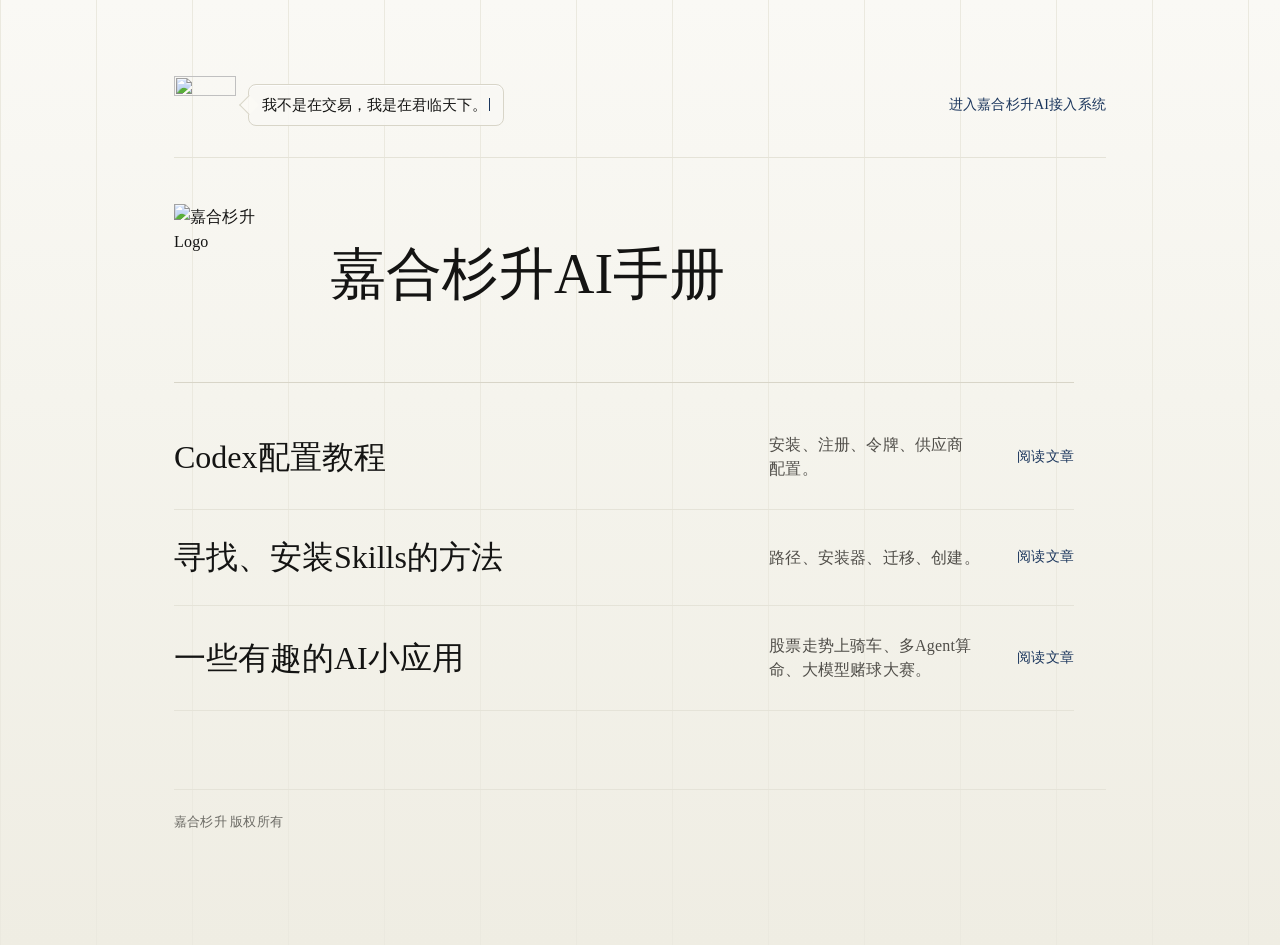
==== commit 8c9af13b: "feat: improve the layout of index" ====
--- a/index.html
+++ b/index.html
@@ -15,28 +15,34 @@
     <a class="skip-link" href="#main-content">跳到正文</a>
     <main class="page blog-home" id="main-content">
       <header class="site-header blog-header" aria-label="博客导航">
-        <a class="brand-lockup" href="./index.html" aria-label="嘉合杉升AI手册首页">
-          <img class="company-logo" src="./assets/jhss-logo-cropped.png" alt="嘉合杉升 Logo" />
-          <span>嘉合杉升AI手册</span>
-          <nav class="top-nav" aria-label="进入嘉合杉升AI接入系统">
-            <a href="http://124.222.133.97/">进入嘉合杉升AI接入系统</a>
-          </nav>
-        </a>
-      </header>
-
-      <section class="blog-hero" aria-labelledby="home-title">
-        <div class="blog-hero-title">
+        <a class="brand-lockup home-gxy-lockup" href="./index.html" aria-label="嘉合杉升AI手册首页">
           <img
-            class="hero-portrait"
+            class="header-portrait"
             src="./assets/gxy-520.png"
             width="520"
             height="493"
             alt=""
             aria-hidden="true"
           />
-          <div class="speech-card" aria-live="polite">
-            <h1 id="home-title" class="typewriter-title"></h1>
-          </div>
+          <span class="header-speech" aria-live="polite">
+            <span class="typewriter-title"></span>
+          </span>
+        </a>
+        <nav class="top-nav" aria-label="进入嘉合杉升AI接入系统">
+          <a href="http://124.222.133.97/">进入嘉合杉升AI接入系统</a>
+        </nav>
+      </header>
+
+      <section class="blog-hero" aria-labelledby="home-title">
+        <div class="blog-hero-title hero-brand-lockup">
+          <img
+            class="hero-company-logo"
+            src="./assets/jhss-logo-cropped.png"
+            width="400"
+            height="501"
+            alt="嘉合杉升 Logo"
+          />
+          <h1 id="home-title">嘉合杉升AI手册</h1>
         </div>
       </section>
 
--- a/styles.css
+++ b/styles.css
@@ -137,6 +137,56 @@
   width: 62px;
 }
 
+.home-gxy-lockup {
+  flex: 1 1 auto;
+  max-width: min(720px, 100%);
+  align-items: center;
+  gap: 12px;
+}
+
+.header-portrait {
+  flex: 0 0 auto;
+  width: 62px;
+  height: auto;
+  object-fit: contain;
+  object-position: center bottom;
+}
+
+.header-speech {
+  position: relative;
+  display: inline-flex;
+  align-items: center;
+  min-width: 0;
+  max-width: min(430px, 48vw);
+  min-height: 42px;
+  padding: 9px 13px;
+  color: var(--near-black);
+  background: rgba(250, 249, 245, 0.88);
+  border: 1px solid var(--line);
+  border-radius: 8px;
+  box-shadow: 0 1px 0 rgba(255, 255, 255, 0.72) inset;
+  font-size: 15px;
+  line-height: 1.28;
+}
+
+.header-speech::before {
+  content: "";
+  position: absolute;
+  top: 50%;
+  left: -7px;
+  width: 13px;
+  height: 13px;
+  background: inherit;
+  border-bottom: 1px solid var(--line);
+  border-left: 1px solid var(--line);
+  transform: translateY(-50%) rotate(45deg);
+}
+
+.header-speech .typewriter-title {
+  min-width: 0;
+  overflow-wrap: anywhere;
+}
+
 .top-nav {
   display: flex;
   align-items: center;
@@ -159,7 +209,7 @@
 
 .blog-hero {
   max-width: 900px;
-  padding: 68px 0 54px;
+  padding: 46px 0 38px;
   border-bottom: 1px solid var(--line);
   animation: page-rise 520ms cubic-bezier(0.16, 1, 0.3, 1) both;
 }
@@ -168,6 +218,19 @@
   display: flex;
   align-items: center;
   gap: clamp(24px, 5vw, 54px);
+}
+
+.hero-brand-lockup {
+  gap: clamp(20px, 4.5vw, 44px);
+}
+
+.hero-company-logo {
+  flex: 0 0 auto;
+  width: clamp(72px, 11vw, 112px);
+  max-width: 17%;
+  height: auto;
+  object-fit: contain;
+  object-position: center;
 }
 
 .speech-card {
@@ -199,9 +262,11 @@
 
 .blog-hero h1 {
   max-width: 100%;
-  font-size: clamp(27px, 3.4vw, 44px);
-  line-height: 1.22;
+  color: var(--near-black);
+  font-size: clamp(38px, 5vw, 56px);
+  line-height: 1.08;
   overflow-wrap: anywhere;
+  text-wrap: balance;
 }
 
 .typewriter-title::after {
@@ -1087,6 +1152,24 @@
     font-size: 15px;
   }
 
+  .home-gxy-lockup {
+    display: grid;
+    grid-template-columns: auto minmax(0, 1fr);
+    align-items: center;
+    width: 100%;
+  }
+
+  .header-portrait {
+    width: 54px;
+  }
+
+  .header-speech {
+    max-width: none;
+    min-height: 38px;
+    padding: 8px 11px;
+    font-size: 14px;
+  }
+
   .top-nav {
     justify-content: start;
     gap: 13px;
@@ -1109,7 +1192,7 @@
   }
 
   .blog-hero {
-    padding: 48px 0 34px;
+    padding: 34px 0 28px;
   }
 
   .blog-hero-title {
@@ -1131,7 +1214,12 @@
 
   .blog-hero h1 {
     flex: 1 1 auto;
-    font-size: clamp(21px, 6.2vw, 30px);
+    font-size: clamp(30px, 10vw, 44px);
+  }
+
+  .hero-company-logo {
+    width: clamp(54px, 18vw, 72px);
+    max-width: 21%;
   }
 
   .hero-portrait {
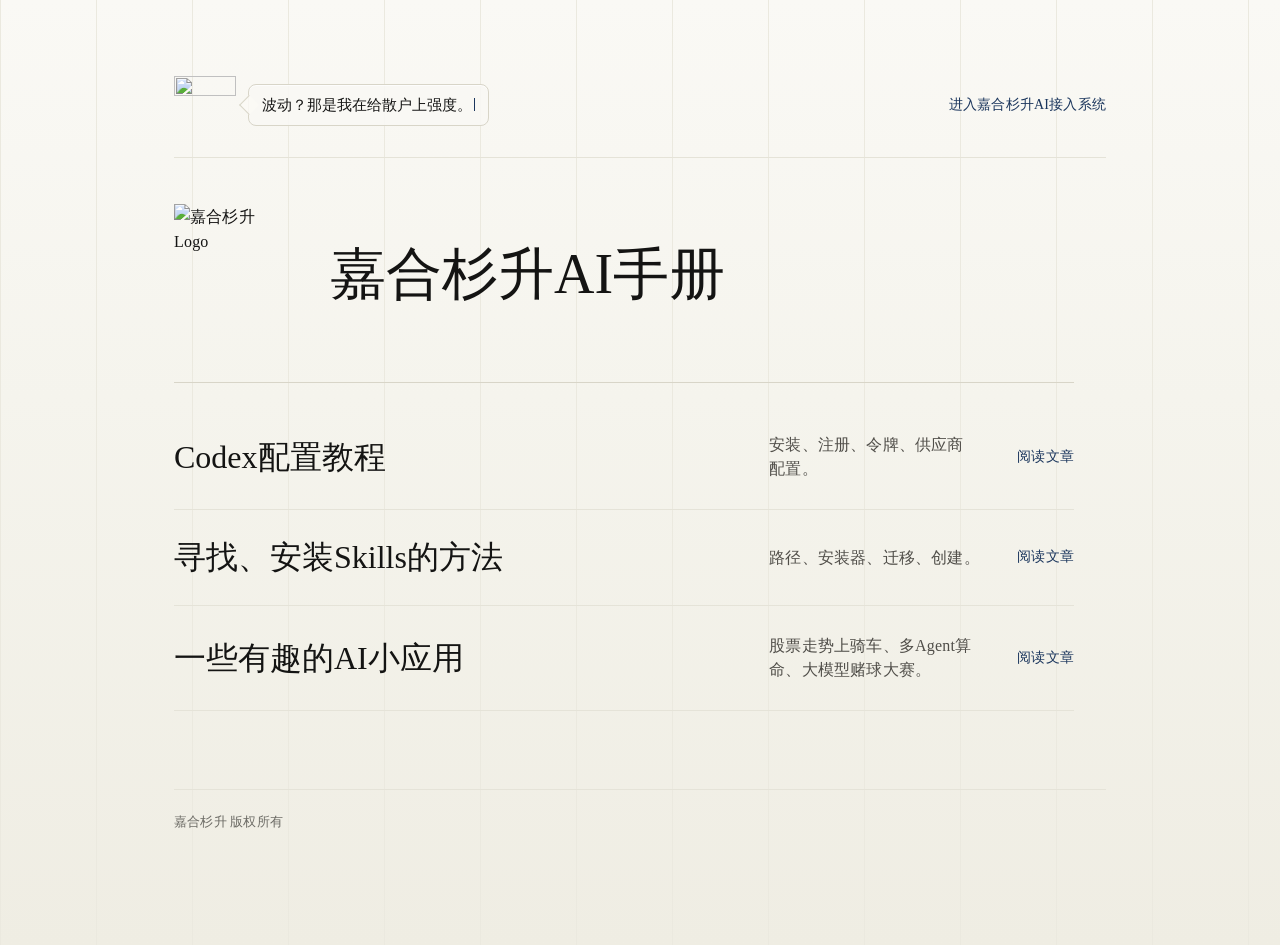
==== commit 5ce564a4: "fix: remove dirty words" ====
--- a/index.html
+++ b/index.html
@@ -77,7 +77,7 @@
         "我从不抄底，我只是让底部等我降临。",
         "别人恐惧我贪婪，别人贪婪我已经把他们洗干净了。",
         "我不是在交易，我是在君临天下。",
-        "今天又被我玩弄于股掌之间，市场这骚货真听话。"
+        "这次不一样。"
       ];
 
       const title = document.querySelector(".typewriter-title");
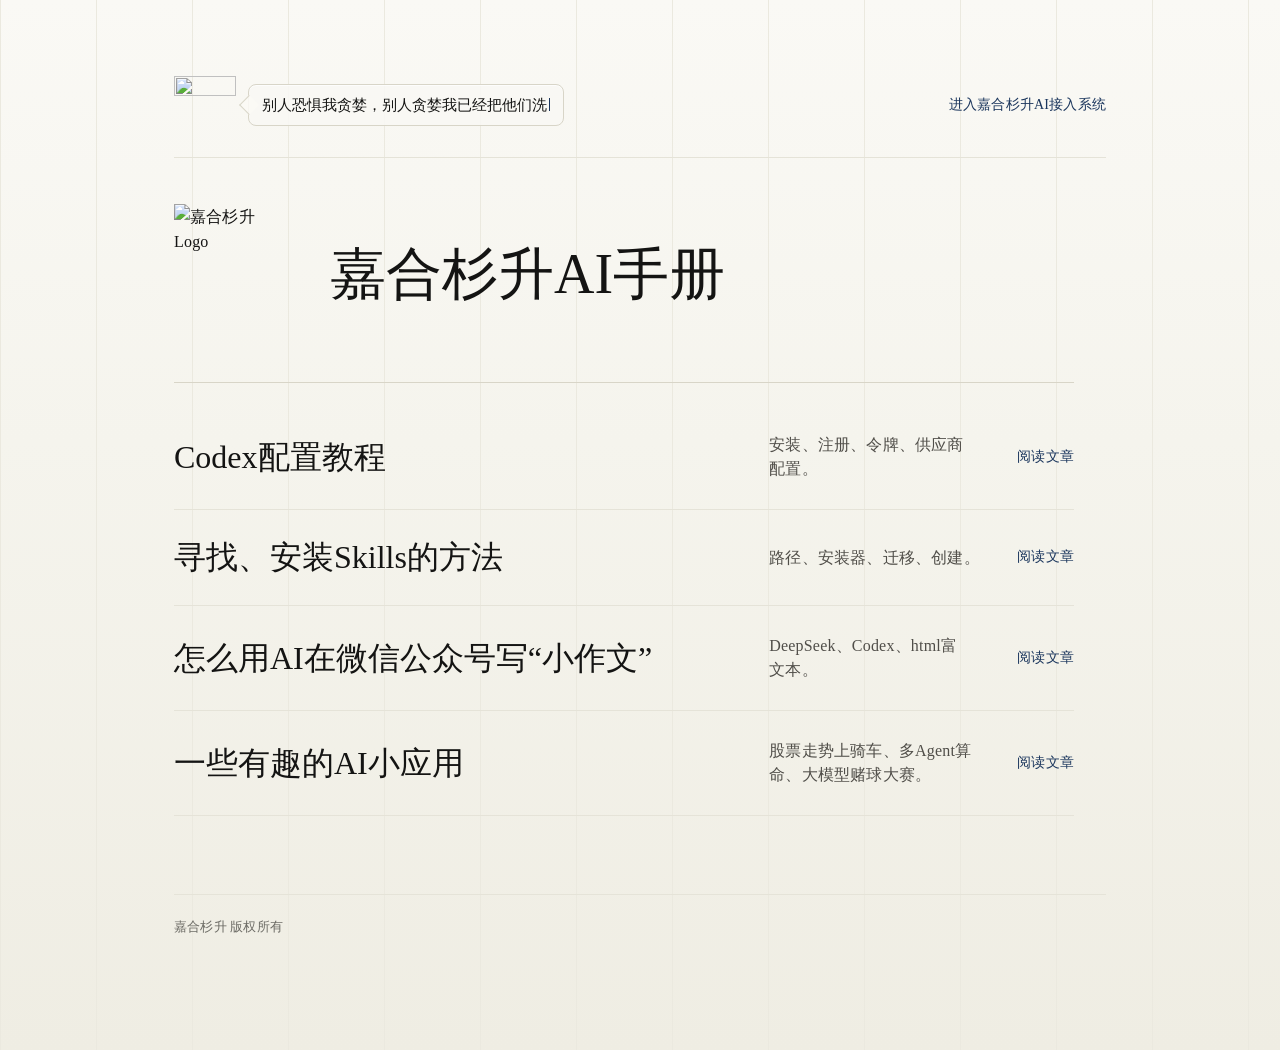
==== commit 8719edbd: "feat: add skill for wechat article" ====
--- a/index.html
+++ b/index.html
@@ -55,6 +55,11 @@
         <a class="article-list-item" href="./codex-skill-install.html">
           <h2>寻找、安装Skills的方法</h2>
           <p>路径、安装器、迁移、创建。</p>
+          <em>阅读文章</em>
+        </a>
+        <a class="article-list-item" href="./wechat-finance-essay.html">
+          <h2>怎么用AI在微信公众号写“小作文”</h2>
+          <p>DeepSeek、Codex、html富文本。</p>
           <em>阅读文章</em>
         </a>
         <a class="article-list-item" href="./ai-mini-apps.html">
